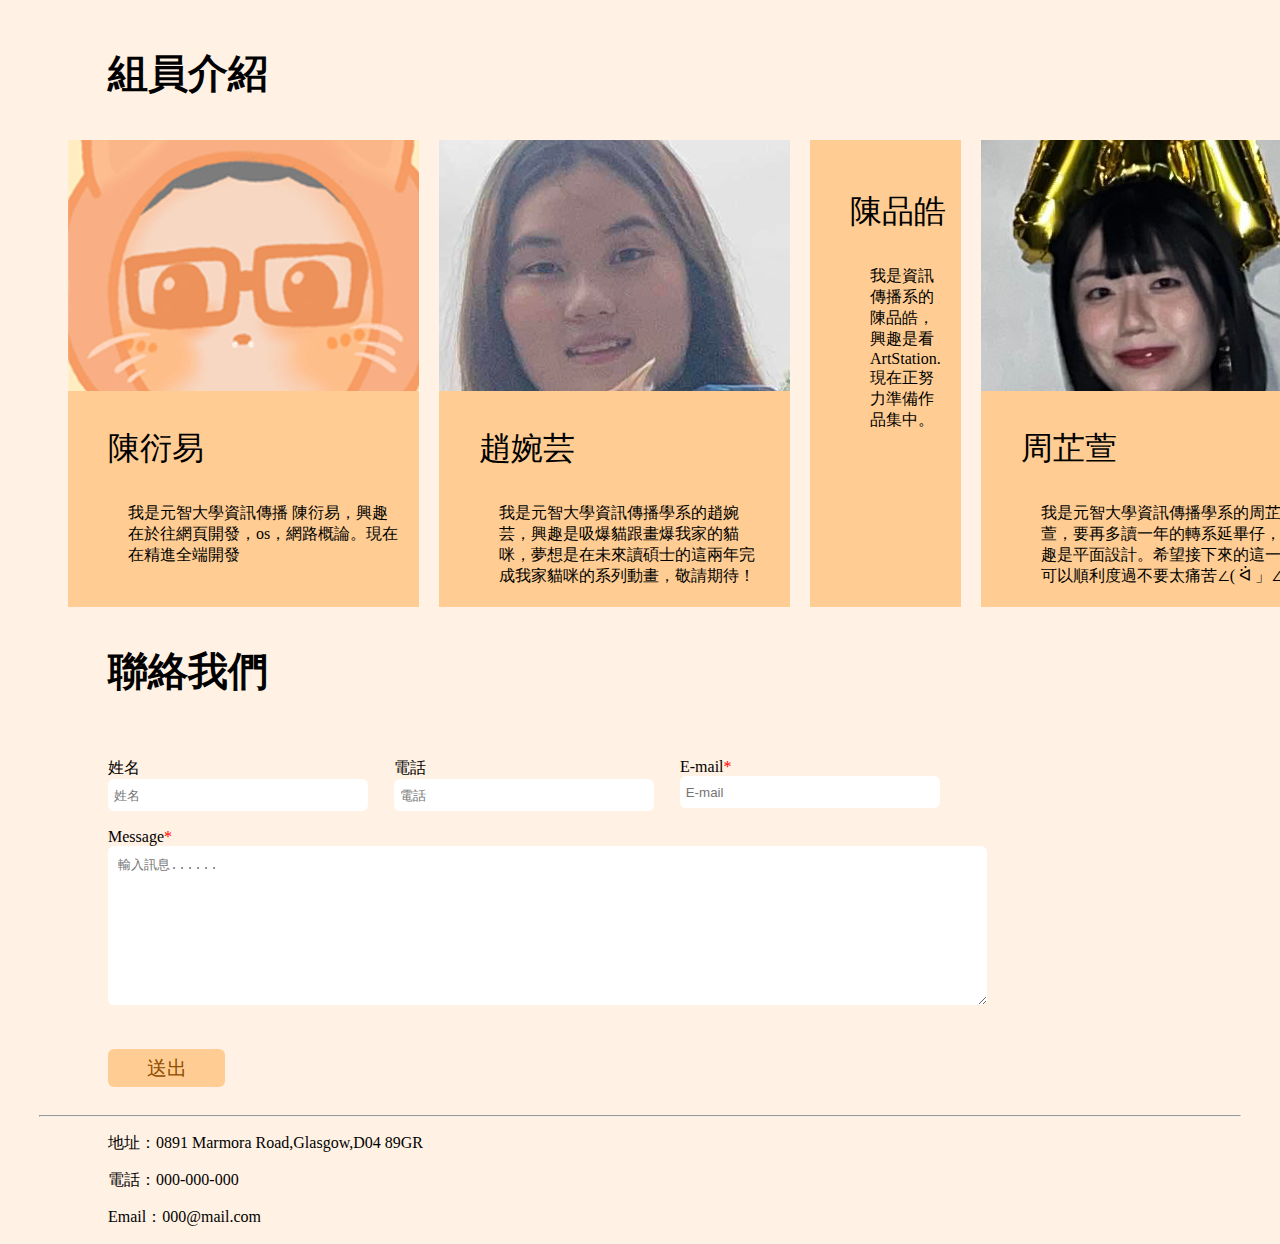
==== contact/index.html @ 261c2bbe "Merge pull request #12 from AirAirouo/main" ====
<!DOCTYPE html>
<html lang="en">
<head>
    <meta charset="UTF-8">
    <meta http-equiv="X-UA-Compatible" content="IE=edge">
    <meta name="viewport" content="width=device-width, initial-scale=1.0">
    <title>Document</title>
    <style>
        body{
            background-color: #FFF1E3;
        }
        .h1{
            padding: 0px;
            margin: 0px;
            font-family: 'Inter';
            font-style: normal;
            font-weight: 400;
            font-size: 20px;
            line-height: 48px;
            padding: 15px;
            padding-left: 100px;
            
        }
        .introduce{
            display: flex;
            flex-grow: 0;
            gap: 20px;
            padding-left: 60px;
        }
        .namename{
            margin-left: 40px;
            font-family: 'Inter';
            font-style: normal;
            font-weight: 400;
            font-size: 32px;
        }
        .intro1{
            background-color: #FFCD93;
            flex-basis: 351px;

        }
        .intro2{
            background-color: #FFCD93;
            flex-basis: 351px;
        }
        .intro3{
            background-color: #FFCD93;
            flex-basis: 351px;
        }
        .intro4{
            background-color: #FFCD93;
            flex-basis: 351px;
        }
        .intro5{
            background-color: #FFCD93;
            flex-basis: 351px;
        }
        .introduce1_1{
            margin: 20px;
            margin-left: 60px;
        }
        .introduce2_1{
            margin: 20px;
            margin-left: 60px;
        }
        .introduce3_1{
            margin: 20px;
            margin-left: 60px;
        }
        .introduce4_1{
            margin: 20px;
            margin-left: 60px;
        }
        .introduce5_1{
            margin: 20px;
            margin-left: 60px;
        }
        .pic{
            display: flex;
        }
        .intro{
            display: flex;
        }
        .h2{
            padding: 0px;
            margin: 0px;
            font-family: 'Inter';
            font-style: normal;
            font-weight: 400;
            font-size: 20px;
            line-height: 48px;
            padding: 15px;
            padding-left: 100px;
        }
        .contact{
            display: block;
        }
        .row{
            display: flex;
            padding: 20px;
            gap: 30px;
            padding-left: 100px;
        }
        .name{
            width: 256px;
            height: 30px;
            border: none;
            border-radius: 6px;
            flex-grow: 0;
        }
        .phone{
            width: 256px;
            height: 30px;
            border: none;
            border-radius: 6px;
            
            flex-grow: 0;
        }
        .email{
            width: 256px;
            height: 30px;
            border: none;
            border-radius: 6px;
            flex-grow: 0;
        }
        .message-field{
            width: 859px;
            height: 139px;
            border: none;
            border-radius: 6px;
            padding: 10px;
            

        }
        .word{
            display: block;
            padding: 20px;
            padding-left: 100px;
            
        }
        .buttondiv{
            padding: 20px;
            padding-left: 100px;
        }
        .button{
            background: #FFCD93;
            border-radius: 6px;
            border: none;
            width: 117px;
            height: 38px;
            color: #8F4D00;
            font-size: 20px;
            font-family: 'Inria Sans';
        }
        .footer{
          display: block;
          padding-left: 100px;
        }
        hr{
            width: 95%;
            color: black;
        }
        .need{
            content: "*";
    color: red;
    display: inline-block;
    margin-right: 4px;
        }
        @media (max-width: 768px) {
            .row{
                flex-direction: column;
            }
            .introduce{
                flex-direction: column;
            }
            .message-field{
                width: 700px;
            }
  
}
    </style>
</head>
<body>
    <div class="h1"><h1>組員介紹</h1></div>
    <div class="introduce">
        <div class="intro1">
            <div class="introduce1"><img src="img/1.png" alt=""></div>
            <p class="namename">陳衍易</p>
            <div class="introduce1_1"><p>我是元智大學資訊傳播 陳衍易，興趣在於往網頁開發，os，網路概論。現在在精進全端開發</p></div>
        </div>
        <div class="intro2">
            <div class="introduce2"><img src="img/2.png" alt=""></div>
            <p class="namename">趙婉芸</p>
            <div class="introduce2_1"><p>我是元智大學資訊傳播學系的趙婉芸，興趣是吸爆貓跟畫爆我家的貓咪，夢想是在未來讀碩士的這兩年完成我家貓咪的系列動畫，敬請期待！</p></div>
        </div>
        <div class="intro3">
            <div class="introduce3"><img src="IMG/3.png" alt=""></div>
            <p class="namename">陳品皓</p>
            <div class="introduce3_1"><p>我是資訊傳播系的陳品皓，興趣是看ArtStation.現在正努力準備作品集中。</p></div>
        </div>
        <div class="intro4">
            <div class="introduce4"><img src="img/4.png" alt=""></div>
            <p class="namename">周芷萱</p>
            <div class="introduce4_1"><p>我是元智大學資訊傳播學系的周芷萱，要再多讀一年的轉系延畢仔，興趣是平面設計。希望接下來的這一年可以順利度過不要太痛苦∠( ᐛ 」∠)＿</p></div>
        </div>
        <div class="intro5">
            <div class="introduce5"><img src="img/5.png" alt=""></div>
            <p class="namename">林翔鈺</p>
            <div class="introduce5_1"><p>我是元智大學資訊傳播學系的林翔鈺，興趣是打遊戲，希望之後的和現在的課程都能過。</p></div>
        </div>
    </div>
    <div class="h2"><h1>聯絡我們</h1></div>
    <div class="contact">
        <form>
        <div class="row">
        <div class="name">
            <label for="name">姓名</label><br>
            <input type="text" id="name" name="name" class="name" placeholder=" 姓名" required>
        </div>
        <div class="phone">
            <label for="phone">電話</label><br>
            <input type="text" id="phone" name="phone" class="phone" placeholder=" 電話" required>
        </div>
        <div class="email">
            <label for="email">E-mail</label><span class="need">*</span> <br>
            <input type="email" id="email" name="email" class="name" placeholder=" E-mail" required>
        </div>
        </div>
    </div>
    <div class="word">
        <label for="message" style="font-family: 'Inter'; font-style: normal;"> Message<span class="need">*</span></label> <br>
        <textarea id="message" name="message" class="message-field" placeholder="輸入訊息......"  required></textarea>
      </div>
      <div class="buttondiv">
        <input type="submit" value="送出" class="button">
      </div>
    </form>
      <hr>
    <div class="footer">
        <p>地址：0891 Marmora Road,Glasgow,D04 89GR</p>
        <p>電話：000-000-000</p>
        <p>Email：000@mail.com</p>
    </div>
</body>
</html>
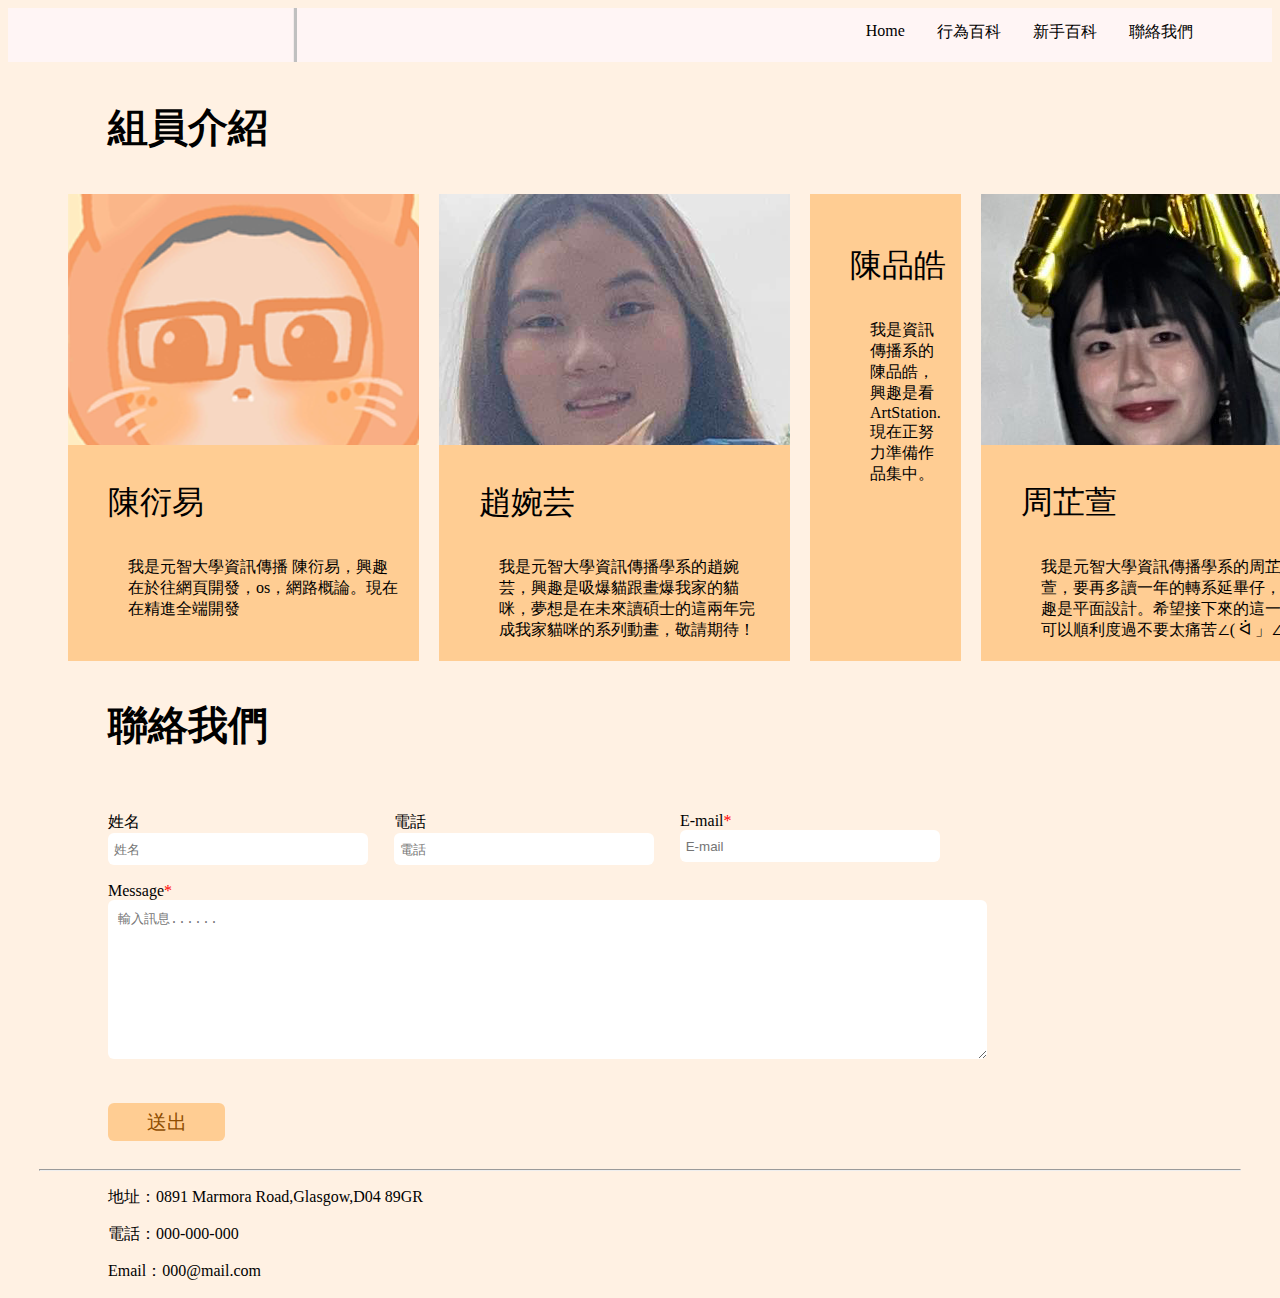
==== commit 4f9ccbe0: "nav_bar" ====
--- a/contact/index.html
+++ b/contact/index.html
@@ -178,9 +178,117 @@
             }
   
 }
+#logo{
+      height: 100%;
+      float: left;
+    }
+    #logo:hover{
+     background-color:#fff5f5; 
+    }
+    #logo img{
+      width: 100px;
+      scale: 3.2;
+      object-fit: scale-down;
+      height: 100%;
+      transform: translateY(-0.45vh);
+    }
+  .navbar {
+    overflow: hidden;
+    background-color: #333;
+    position: sticky;
+    z-index: 1000;
+    background-color: #fff5f5;
+    padding-inline: 5% 5%;
+    height: 6vh;
+    height: 6svh;
+    top:0;
+  }
+  
+  
+  .navbar a {
+    float: right;
+    direction: ltr;   
+    font-size: 16px;
+    color: black;
+    text-align: center;
+    padding: 14px 16px;
+    text-decoration: none;
+  }
+  
+  .dropdown {
+    direction: ltr;   
+    float: right;
+    overflow: hidden;
+  }
+  
+  .dropdown .dropbtn {
+    font-size: 16px;  
+    border: none;
+    outline: none;
+    color: black;
+    padding: 14px 16px;
+    background-color: inherit;
+    font-family: inherit;
+    margin: 0;
+  }
+  
+  
+  .dropdown-content {
+    display: none;
+    position: absolute;
+    background-color: #f9f9f9;
+    min-width: 160px;
+    box-shadow: 0px 8px 16px 0px rgba(0,0,0,0.2);
+    z-index: 1;
+  }
+  
+  .dropdown-content a {
+    float: none;
+    color: black;
+    padding: 12px 16px;
+    text-decoration: none;
+    display: block;
+    text-align: left;
+  }
+  .navbar a:hover, .dropdown:hover .dropbtn {
+    background-color:#ffcd93;
+  }
+  
+  .dropdown-content a:hover {
+    background-color: #ddd;
+  }
+  
+  .dropdown:hover .dropdown-content {
+    display: block;
+    position: fixed;
+  }
     </style>
 </head>
 <body>
+    <div class="navbar">
+        <a href="../index.html"id="logo"><img src="../image/logo.svg" href="../index.html" >het</a>
+        <a href="../contact/index.html">聯絡我們</a>
+        <div class="dropdown">
+          <button class="dropbtn">新手百科
+            <i class="fa fa-caret-down"></i>
+          </button>
+          <div class="dropdown-content">
+            <a href="../mood/mood.html">貓咪情緒</a>
+            <a href="../behavior/behavior.html">貓咪行為</a>
+            <a href="../discipline/reaction.html">貓咪管教</a>
+          </div>
+        </div>
+        <div class="dropdown">
+          <button class="dropbtn">行為百科
+            <i class="fa fa-caret-down"></i>
+          </button>
+          <div class="dropdown-content">
+            <a href="../Daily/Daily.html">日用品</a>
+            <a href="../environment/environment.html">環境篇</a>
+          </div>
+        </div>
+        <a href="../index.html">Home</a>
+      </div>
     <div class="h1"><h1>組員介紹</h1></div>
     <div class="introduce">
         <div class="intro1">
